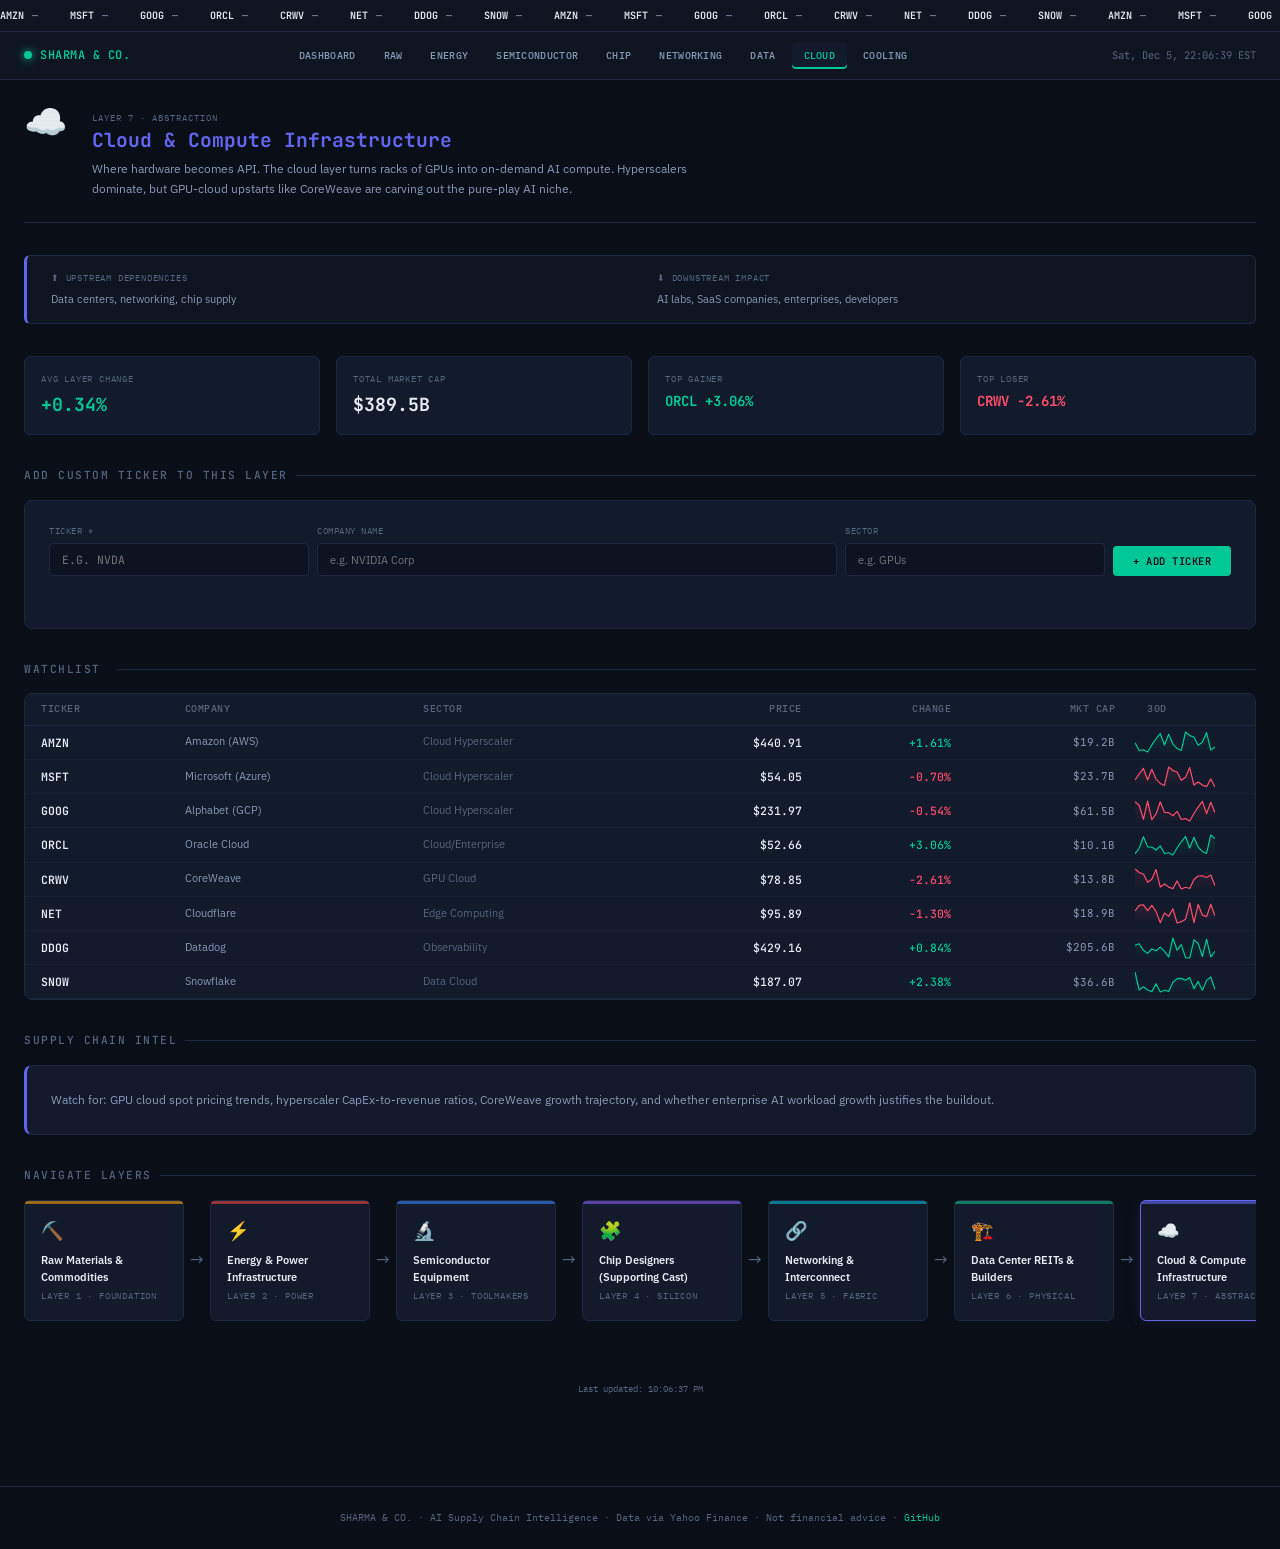
==== pages/cloud.html @ f3e0215b "Add files via upload" ====
<!DOCTYPE html>
<html lang="en">
<head>
  <meta charset="UTF-8">
  <meta name="viewport" content="width=device-width, initial-scale=1.0">
  <title>Cloud & Compute Infrastructure — Sharma & Co.</title>
  <link rel="stylesheet" href="../css/style.css">
</head>
<body>
  <div class="ticker-strip"><div class="ticker-strip-inner" id="ticker-strip"></div></div>

  <nav class="topbar">
    <div class="topbar-brand"><span class="dot"></span><span>SHARMA & CO.</span></div>
    <ul class="topbar-nav">
      <li><a href="../index.html">Dashboard</a></li>
      <li><a href="materials.html">Raw</a></li>
      <li><a href="energy.html">Energy</a></li>
      <li><a href="semicap.html">Semiconductor</a></li>
      <li><a href="chips.html">Chip</a></li>
      <li><a href="network.html">Networking</a></li>
      <li><a href="datacenter.html">Data</a></li>
      <li><a href="cloud.html" class="active">Cloud</a></li>
      <li><a href="cooling.html">Cooling</a></li>
    </ul>
    <div class="topbar-clock" id="topbar-clock"></div>
  </nav>

  <main class="main-content">

    <div class="subpage-header">
      <div class="layer-icon">☁️</div>
      <div>
        <div class="layer-tag">Layer 7 · Abstraction</div>
        <h1 style="color:#6366f1">Cloud & Compute Infrastructure</h1>
        <p class="layer-desc">Where hardware becomes API. The cloud layer turns racks of GPUs into on-demand AI compute. Hyperscalers dominate, but GPU-cloud upstarts like CoreWeave are carving out the pure-play AI niche.</p>
      </div>
    </div>

    <div class="supply-chain-context" style="--node-color:#6366f1">
      <div class="ctx-block">
        <div class="ctx-label">⬆ Upstream Dependencies</div>
        <div class="ctx-value">Data centers, networking, chip supply</div>
      </div>
      <div class="ctx-block">
        <div class="ctx-label">⬇ Downstream Impact</div>
        <div class="ctx-value">AI labs, SaaS companies, enterprises, developers</div>
      </div>
    </div>

    <div class="grid-4 section">
      <div class="stat-box">
        <div class="stat-label">Avg Layer Change</div>
        <div class="stat-value" id="stat-avg-change" style="font-size:1.3rem">—</div>
      </div>
      <div class="stat-box">
        <div class="stat-label">Total Market Cap</div>
        <div class="stat-value" id="stat-total-mcap" style="font-size:1.3rem">—</div>
      </div>
      <div class="stat-box">
        <div class="stat-label">Top Gainer</div>
        <div class="stat-value" id="stat-top-gainer" style="font-size:1rem">—</div>
      </div>
      <div class="stat-box">
        <div class="stat-label">Top Loser</div>
        <div class="stat-value" id="stat-top-loser" style="font-size:1rem">—</div>
      </div>
    </div>

    <!-- ADD CUSTOM TICKER -->
    <div class="section">
      <div class="section-title">Add Custom Ticker to This Layer</div>
      <div class="card" id="add-ticker-container">
        <!-- Rendered by JS -->
      </div>
    </div>

    <!-- WATCHLIST TABLE -->
    <div class="section">
      <div class="section-title">Watchlist <span id="custom-ticker-count" style="color:var(--accent-blue);font-size:0.72rem"></span></div>
      <div class="card" style="padding:0;overflow:hidden">
        <div id="layer-table"><div class="skeleton" style="height:400px;width:100%;border-radius:0"></div></div>
      </div>
    </div>

    <!-- SUPPLY CHAIN INTEL -->
    <div class="section">
      <div class="section-title">Supply Chain Intel</div>
      <div class="card" style="border-left:3px solid #6366f1">
        <div style="font-size:0.84rem;color:var(--text-secondary);line-height:1.7">Watch for: GPU cloud spot pricing trends, hyperscaler CapEx-to-revenue ratios, CoreWeave growth trajectory, and whether enterprise AI workload growth justifies the buildout.</div>
      </div>
    </div>

    <!-- LAYER NAV -->
    <div class="section">
      <div class="section-title">Navigate Layers</div>
      <div class="pipeline-flow" id="pipeline-mini"></div>
    </div>

    <div style="text-align:center;padding:16px 0">
      <span class="refresh-indicator"><span id="last-updated" style="color:var(--text-muted)">Loading data...</span></span>
    </div>
  </main>

  <footer class="site-footer">
    SHARMA & CO. · AI Supply Chain Intelligence · Data via Yahoo Finance · Not financial advice ·
    <a href="https://github.com" target="_blank">GitHub</a>
  </footer>

  <script src="../js/engine.js"></script>
  <script>
    (function() {
      const flow = document.getElementById('pipeline-mini');
      LAYER_ORDER.forEach((k, i) => {
        const l = LAYERS[k];
        const node = document.createElement('a');
        node.href = l.slug + '.html';
        node.className = 'pipeline-node';
        node.style.setProperty('--node-color', l.color);
        if (k === 'cloud') { node.style.borderColor = l.color; node.style.boxShadow = '0 0 15px ' + l.color + '20'; }
        node.innerHTML = '<div class="node-icon">'+l.icon+'</div><div class="node-name">'+l.name+'</div><div class="node-tag">'+l.tag+'</div>';
        flow.appendChild(node);
        if (i < LAYER_ORDER.length - 1) { const a = document.createElement('span'); a.className='pipeline-arrow'; a.textContent='→'; flow.appendChild(a); }
      });

      const strip = document.getElementById('ticker-strip');
      const syms = CustomTickers.getMerged('cloud').map(t => t.symbol);
      [...syms,...syms,...syms].forEach(sym => {
        const item = document.createElement('span');
        item.className = 'ticker-item';
        item.innerHTML = '<span class="t-symbol">'+sym+'</span> <span class="t-price">—</span>';
        strip.appendChild(item);
      });

      startClock();
      loadSubpage('cloud');
      setInterval(() => loadSubpage('cloud'), 5 * 60 * 1000);
    })();
  </script>
</body>
</html>
---- css/style.css ----
/* ============================================
   AI SUPPLY CHAIN DASHBOARD
   Bloomberg Terminal / Dark Mode Aesthetic
   ============================================ */

@import url('https://fonts.googleapis.com/css2?family=JetBrains+Mono:wght@300;400;500;600;700&family=IBM+Plex+Sans:wght@300;400;500;600;700&family=IBM+Plex+Mono:wght@400;500&display=swap');

:root {
  /* Core palette */
  --bg-primary: #0a0e17;
  --bg-secondary: #0f1520;
  --bg-card: #121a2b;
  --bg-card-hover: #162036;
  --bg-input: #0d1321;
  --border-primary: #1c2940;
  --border-accent: #2a3a5c;
  --border-glow: rgba(0, 200, 150, 0.15);

  /* Text */
  --text-primary: #e8edf5;
  --text-secondary: #8899b8;
  --text-muted: #556680;
  --text-label: #667a99;

  /* Accent colors */
  --accent-green: #00c896;
  --accent-green-dim: rgba(0, 200, 150, 0.12);
  --accent-red: #ff4d6a;
  --accent-red-dim: rgba(255, 77, 106, 0.12);
  --accent-blue: #3b82f6;
  --accent-blue-dim: rgba(59, 130, 246, 0.1);
  --accent-amber: #f59e0b;
  --accent-amber-dim: rgba(245, 158, 11, 0.1);
  --accent-cyan: #06b6d4;
  --accent-purple: #a855f7;

  /* Layer-specific colors */
  --layer-materials: #f59e0b;
  --layer-energy: #ef4444;
  --layer-semicap: #3b82f6;
  --layer-chips: #8b5cf6;
  --layer-network: #06b6d4;
  --layer-datacenter: #10b981;
  --layer-cloud: #6366f1;
  --layer-cooling: #0ea5e9;

  /* Spacing */
  --gap-xs: 4px;
  --gap-sm: 8px;
  --gap-md: 16px;
  --gap-lg: 24px;
  --gap-xl: 32px;
  --gap-2xl: 48px;

  /* Radius */
  --radius-sm: 4px;
  --radius-md: 6px;
  --radius-lg: 8px;

  /* Shadows */
  --shadow-card: 0 1px 3px rgba(0,0,0,0.4), 0 0 0 1px var(--border-primary);
  --shadow-glow: 0 0 20px rgba(0, 200, 150, 0.05);

  /* Transitions */
  --transition-fast: 150ms ease;
  --transition-base: 250ms ease;
}

/* ============ RESET & BASE ============ */
*, *::before, *::after {
  box-sizing: border-box;
  margin: 0;
  padding: 0;
}

html {
  font-size: 14px;
  scroll-behavior: smooth;
}

body {
  font-family: 'IBM Plex Sans', -apple-system, sans-serif;
  background: var(--bg-primary);
  color: var(--text-primary);
  line-height: 1.5;
  min-height: 100vh;
  -webkit-font-smoothing: antialiased;
}

a {
  color: var(--accent-green);
  text-decoration: none;
  transition: color var(--transition-fast);
}
a:hover {
  color: #33d4aa;
}

/* ============ SCANLINE OVERLAY ============ */
body::before {
  content: '';
  position: fixed;
  top: 0; left: 0; right: 0; bottom: 0;
  background: repeating-linear-gradient(
    0deg,
    transparent,
    transparent 2px,
    rgba(0, 200, 150, 0.008) 2px,
    rgba(0, 200, 150, 0.008) 4px
  );
  pointer-events: none;
  z-index: 9999;
}

/* ============ TOP BAR ============ */
.topbar {
  position: sticky;
  top: 0;
  z-index: 100;
  display: flex;
  align-items: center;
  justify-content: space-between;
  padding: 0 var(--gap-lg);
  height: 48px;
  background: var(--bg-secondary);
  border-bottom: 1px solid var(--border-primary);
  backdrop-filter: blur(12px);
}

.topbar-brand {
  display: flex;
  align-items: center;
  gap: var(--gap-sm);
  font-family: 'JetBrains Mono', monospace;
  font-weight: 600;
  font-size: 0.85rem;
  letter-spacing: 0.5px;
  color: var(--accent-green);
}

.topbar-brand .dot {
  width: 8px;
  height: 8px;
  background: var(--accent-green);
  border-radius: 50%;
  animation: pulse-dot 2s ease-in-out infinite;
  box-shadow: 0 0 8px var(--accent-green);
}

@keyframes pulse-dot {
  0%, 100% { opacity: 1; }
  50% { opacity: 0.4; }
}

.topbar-nav {
  display: flex;
  align-items: center;
  gap: var(--gap-xs);
  list-style: none;
  overflow-x: auto;
}

.topbar-nav a {
  display: block;
  padding: 6px 12px;
  font-family: 'IBM Plex Mono', monospace;
  font-size: 0.72rem;
  font-weight: 500;
  letter-spacing: 0.3px;
  color: var(--text-secondary);
  border-radius: var(--radius-sm);
  transition: all var(--transition-fast);
  white-space: nowrap;
  text-transform: uppercase;
}

.topbar-nav a:hover,
.topbar-nav a.active {
  color: var(--text-primary);
  background: var(--bg-card);
}

.topbar-nav a.active {
  color: var(--accent-green);
  box-shadow: inset 0 -2px 0 var(--accent-green);
}

.topbar-clock {
  font-family: 'JetBrains Mono', monospace;
  font-size: 0.75rem;
  color: var(--text-muted);
  min-width: 180px;
  text-align: right;
}

/* ============ MAIN LAYOUT ============ */
.main-content {
  max-width: 1600px;
  margin: 0 auto;
  padding: var(--gap-lg);
}

/* ============ HERO / HEADER ============ */
.dashboard-header {
  margin-bottom: var(--gap-xl);
}

.dashboard-header h1 {
  font-family: 'JetBrains Mono', monospace;
  font-size: 1.6rem;
  font-weight: 700;
  color: var(--text-primary);
  margin-bottom: var(--gap-xs);
}

.dashboard-header h1 span {
  color: var(--accent-green);
}

.dashboard-header .subtitle {
  font-size: 0.85rem;
  color: var(--text-secondary);
  max-width: 700px;
}

/* ============ PIPELINE FLOW ============ */
.pipeline-section {
  margin-bottom: var(--gap-xl);
}

.pipeline-section h2 {
  font-family: 'JetBrains Mono', monospace;
  font-size: 0.8rem;
  font-weight: 500;
  color: var(--text-muted);
  text-transform: uppercase;
  letter-spacing: 1.5px;
  margin-bottom: var(--gap-md);
}

.pipeline-flow {
  display: flex;
  align-items: stretch;
  gap: 2px;
  overflow-x: auto;
  padding-bottom: var(--gap-sm);
}

.pipeline-node {
  flex: 1;
  min-width: 160px;
  background: var(--bg-card);
  border: 1px solid var(--border-primary);
  border-radius: var(--radius-md);
  padding: var(--gap-md);
  cursor: pointer;
  transition: all var(--transition-base);
  position: relative;
  text-decoration: none;
  color: inherit;
  display: flex;
  flex-direction: column;
}

.pipeline-node::before {
  content: '';
  position: absolute;
  top: 0;
  left: 0;
  right: 0;
  height: 3px;
  border-radius: var(--radius-md) var(--radius-md) 0 0;
  background: var(--node-color);
  opacity: 0.6;
  transition: opacity var(--transition-base);
}

.pipeline-node:hover {
  border-color: var(--node-color);
  transform: translateY(-2px);
  box-shadow: 0 4px 20px rgba(0,0,0,0.3), 0 0 15px color-mix(in srgb, var(--node-color) 15%, transparent);
}

.pipeline-node:hover::before {
  opacity: 1;
}

.pipeline-node .node-icon {
  font-size: 1.3rem;
  margin-bottom: var(--gap-sm);
}

.pipeline-node .node-name {
  font-family: 'IBM Plex Sans', sans-serif;
  font-size: 0.8rem;
  font-weight: 600;
  color: var(--text-primary);
  margin-bottom: var(--gap-xs);
}

.pipeline-node .node-tag {
  font-family: 'IBM Plex Mono', monospace;
  font-size: 0.65rem;
  color: var(--text-muted);
  text-transform: uppercase;
  letter-spacing: 0.8px;
}

.pipeline-node .node-status {
  margin-top: auto;
  padding-top: var(--gap-sm);
  display: flex;
  align-items: center;
  gap: var(--gap-xs);
}

.pipeline-node .status-dot {
  width: 6px;
  height: 6px;
  border-radius: 50%;
}
.status-dot.green { background: var(--accent-green); box-shadow: 0 0 6px var(--accent-green); }
.status-dot.amber { background: var(--accent-amber); box-shadow: 0 0 6px var(--accent-amber); }
.status-dot.red { background: var(--accent-red); box-shadow: 0 0 6px var(--accent-red); }

.pipeline-node .status-text {
  font-family: 'JetBrains Mono', monospace;
  font-size: 0.65rem;
}
.status-text.up { color: var(--accent-green); }
.status-text.mixed { color: var(--accent-amber); }
.status-text.down { color: var(--accent-red); }

.pipeline-arrow {
  display: flex;
  align-items: center;
  color: var(--text-muted);
  font-size: 1.2rem;
  flex-shrink: 0;
  padding: 0 4px;
}

/* ============ GRID LAYOUTS ============ */
.grid-2 {
  display: grid;
  grid-template-columns: 1fr 1fr;
  gap: var(--gap-md);
}

.grid-3 {
  display: grid;
  grid-template-columns: 1fr 1fr 1fr;
  gap: var(--gap-md);
}

.grid-4 {
  display: grid;
  grid-template-columns: repeat(4, 1fr);
  gap: var(--gap-md);
}

/* ============ CARD COMPONENT ============ */
.card {
  background: var(--bg-card);
  border: 1px solid var(--border-primary);
  border-radius: var(--radius-lg);
  padding: var(--gap-lg);
  transition: border-color var(--transition-base);
}

.card:hover {
  border-color: var(--border-accent);
}

.card-header {
  display: flex;
  align-items: center;
  justify-content: space-between;
  margin-bottom: var(--gap-md);
}

.card-title {
  font-family: 'JetBrains Mono', monospace;
  font-size: 0.72rem;
  font-weight: 500;
  color: var(--text-muted);
  text-transform: uppercase;
  letter-spacing: 1px;
}

.card-badge {
  font-family: 'IBM Plex Mono', monospace;
  font-size: 0.65rem;
  padding: 2px 8px;
  border-radius: 3px;
  font-weight: 500;
}
.card-badge.live {
  background: var(--accent-green-dim);
  color: var(--accent-green);
}

/* ============ DATA TABLE ============ */
.data-table {
  width: 100%;
  border-collapse: collapse;
  font-size: 0.82rem;
}

.data-table thead th {
  font-family: 'IBM Plex Mono', monospace;
  font-size: 0.68rem;
  font-weight: 500;
  color: var(--text-muted);
  text-transform: uppercase;
  letter-spacing: 0.5px;
  padding: var(--gap-sm) var(--gap-md);
  text-align: left;
  border-bottom: 1px solid var(--border-primary);
  position: sticky;
  top: 0;
  background: var(--bg-card);
}

.data-table tbody tr {
  border-bottom: 1px solid rgba(28, 41, 64, 0.5);
  transition: background var(--transition-fast);
}

.data-table tbody tr:hover {
  background: var(--bg-card-hover);
}

.data-table td {
  padding: var(--gap-sm) var(--gap-md);
  font-family: 'IBM Plex Sans', sans-serif;
}

.data-table .ticker {
  font-family: 'JetBrains Mono', monospace;
  font-weight: 600;
  color: var(--text-primary);
}

.data-table .company-name {
  color: var(--text-secondary);
  font-size: 0.75rem;
}

.data-table .price {
  font-family: 'JetBrains Mono', monospace;
  font-weight: 500;
  text-align: right;
}

.data-table .change {
  font-family: 'JetBrains Mono', monospace;
  font-weight: 500;
  text-align: right;
}

.change.up { color: var(--accent-green); }
.change.down { color: var(--accent-red); }

.data-table .mcap {
  font-family: 'JetBrains Mono', monospace;
  color: var(--text-secondary);
  text-align: right;
  font-size: 0.78rem;
}

/* Sparkline cell */
.data-table .sparkline-cell {
  width: 80px;
  padding: var(--gap-xs);
}

.sparkline-cell canvas {
  display: block;
}

/* ============ STAT BOX ============ */
.stat-box {
  background: var(--bg-card);
  border: 1px solid var(--border-primary);
  border-radius: var(--radius-md);
  padding: var(--gap-md);
}

.stat-box .stat-label {
  font-family: 'IBM Plex Mono', monospace;
  font-size: 0.65rem;
  color: var(--text-muted);
  text-transform: uppercase;
  letter-spacing: 0.8px;
  margin-bottom: var(--gap-xs);
}

.stat-box .stat-value {
  font-family: 'JetBrains Mono', monospace;
  font-size: 1.5rem;
  font-weight: 700;
  color: var(--text-primary);
}

.stat-box .stat-change {
  font-family: 'JetBrains Mono', monospace;
  font-size: 0.75rem;
  margin-top: 2px;
}

/* ============ NEWS FEED ============ */
.news-feed {
  list-style: none;
}

.news-feed li {
  padding: var(--gap-sm) 0;
  border-bottom: 1px solid rgba(28, 41, 64, 0.4);
  display: flex;
  gap: var(--gap-md);
  align-items: flex-start;
}

.news-feed .news-time {
  font-family: 'JetBrains Mono', monospace;
  font-size: 0.68rem;
  color: var(--text-muted);
  white-space: nowrap;
  min-width: 50px;
}

.news-feed .news-text {
  font-size: 0.82rem;
  color: var(--text-secondary);
  line-height: 1.4;
}

.news-feed .news-tag {
  font-family: 'IBM Plex Mono', monospace;
  font-size: 0.6rem;
  padding: 1px 6px;
  border-radius: 2px;
  text-transform: uppercase;
  font-weight: 500;
  margin-left: auto;
  white-space: nowrap;
}

/* ============ LAYER HEALTH INDICATORS ============ */
.health-bar {
  display: flex;
  align-items: center;
  gap: var(--gap-sm);
  padding: var(--gap-sm) 0;
}

.health-bar .health-segment {
  flex: 1;
  height: 4px;
  border-radius: 2px;
  background: var(--border-primary);
  position: relative;
  overflow: hidden;
}

.health-bar .health-fill {
  position: absolute;
  top: 0; left: 0; bottom: 0;
  border-radius: 2px;
  transition: width 1s ease;
}

/* ============ SUBPAGE LAYOUT ============ */
.subpage-header {
  display: flex;
  align-items: flex-start;
  gap: var(--gap-lg);
  margin-bottom: var(--gap-xl);
  padding-bottom: var(--gap-lg);
  border-bottom: 1px solid var(--border-primary);
}

.subpage-header .layer-icon {
  font-size: 2.5rem;
  line-height: 1;
}

.subpage-header h1 {
  font-family: 'JetBrains Mono', monospace;
  font-size: 1.4rem;
  font-weight: 700;
  color: var(--text-primary);
  margin-bottom: var(--gap-xs);
}

.subpage-header .layer-desc {
  font-size: 0.88rem;
  color: var(--text-secondary);
  max-width: 600px;
  line-height: 1.6;
}

.subpage-header .layer-tag {
  font-family: 'IBM Plex Mono', monospace;
  font-size: 0.65rem;
  color: var(--text-muted);
  text-transform: uppercase;
  letter-spacing: 1px;
  margin-top: var(--gap-sm);
}

.supply-chain-context {
  background: var(--bg-secondary);
  border: 1px solid var(--border-primary);
  border-left: 3px solid var(--node-color, var(--accent-green));
  border-radius: var(--radius-md);
  padding: var(--gap-md) var(--gap-lg);
  margin-bottom: var(--gap-xl);
  display: flex;
  gap: var(--gap-xl);
}

.supply-chain-context .ctx-block {
  flex: 1;
}

.supply-chain-context .ctx-label {
  font-family: 'IBM Plex Mono', monospace;
  font-size: 0.65rem;
  color: var(--text-muted);
  text-transform: uppercase;
  letter-spacing: 0.8px;
  margin-bottom: var(--gap-xs);
}

.supply-chain-context .ctx-value {
  font-size: 0.82rem;
  color: var(--text-secondary);
}

/* ============ TICKER STRIP ============ */
.ticker-strip {
  background: var(--bg-secondary);
  border-bottom: 1px solid var(--border-primary);
  overflow: hidden;
  height: 32px;
  display: flex;
  align-items: center;
}

.ticker-strip-inner {
  display: flex;
  gap: var(--gap-xl);
  animation: ticker-scroll 60s linear infinite;
  white-space: nowrap;
}

.ticker-item {
  display: flex;
  align-items: center;
  gap: var(--gap-sm);
  font-family: 'JetBrains Mono', monospace;
  font-size: 0.72rem;
}

.ticker-item .t-symbol {
  color: var(--text-primary);
  font-weight: 600;
}

.ticker-item .t-price {
  color: var(--text-secondary);
}

@keyframes ticker-scroll {
  0% { transform: translateX(0); }
  100% { transform: translateX(-50%); }
}

/* ============ TRADINGVIEW WIDGET WRAPPER ============ */
.tv-widget-wrapper {
  background: var(--bg-card);
  border: 1px solid var(--border-primary);
  border-radius: var(--radius-lg);
  overflow: hidden;
  height: 400px;
}

/* ============ LOADING STATES ============ */
.skeleton {
  background: linear-gradient(90deg, var(--bg-card) 25%, var(--bg-card-hover) 50%, var(--bg-card) 75%);
  background-size: 200% 100%;
  animation: skeleton-pulse 1.5s ease infinite;
  border-radius: var(--radius-sm);
}

@keyframes skeleton-pulse {
  0% { background-position: 200% 0; }
  100% { background-position: -200% 0; }
}

/* ============ RESPONSIVE ============ */
@media (max-width: 1200px) {
  .grid-4 { grid-template-columns: repeat(2, 1fr); }
  .pipeline-flow { flex-wrap: wrap; }
  .pipeline-arrow { display: none; }
  .pipeline-node { min-width: calc(50% - 10px); }
}

@media (max-width: 768px) {
  .topbar { padding: 0 var(--gap-md); }
  .topbar-nav { display: none; }
  .topbar-clock { display: none; }
  .main-content { padding: var(--gap-md); }
  .grid-2, .grid-3, .grid-4 { grid-template-columns: 1fr; }
  .pipeline-node { min-width: 100%; }
  .supply-chain-context { flex-direction: column; gap: var(--gap-md); }
  .dashboard-header h1 { font-size: 1.2rem; }
}

/* ============ FOOTER ============ */
.site-footer {
  margin-top: var(--gap-2xl);
  padding: var(--gap-lg);
  border-top: 1px solid var(--border-primary);
  text-align: center;
  font-family: 'IBM Plex Mono', monospace;
  font-size: 0.68rem;
  color: var(--text-muted);
}

/* ============ SECTION SPACING ============ */
.section {
  margin-bottom: var(--gap-xl);
}

.section-title {
  font-family: 'JetBrains Mono', monospace;
  font-size: 0.8rem;
  font-weight: 500;
  color: var(--text-muted);
  text-transform: uppercase;
  letter-spacing: 1.5px;
  margin-bottom: var(--gap-md);
  display: flex;
  align-items: center;
  gap: var(--gap-sm);
}

.section-title::after {
  content: '';
  flex: 1;
  height: 1px;
  background: var(--border-primary);
}

/* ============ MOBILE NAV HAMBURGER ============ */
.mobile-nav-toggle {
  display: none;
  background: none;
  border: none;
  color: var(--text-secondary);
  font-size: 1.4rem;
  cursor: pointer;
  padding: var(--gap-xs);
}

@media (max-width: 768px) {
  .mobile-nav-toggle { display: block; }
}

/* ============ REFRESH INDICATOR ============ */
.refresh-indicator {
  display: inline-flex;
  align-items: center;
  gap: var(--gap-xs);
  font-family: 'IBM Plex Mono', monospace;
  font-size: 0.65rem;
  color: var(--text-muted);
}

.refresh-indicator .spin {
  animation: spin 1s linear infinite;
}

@keyframes spin {
  100% { transform: rotate(360deg); }
}
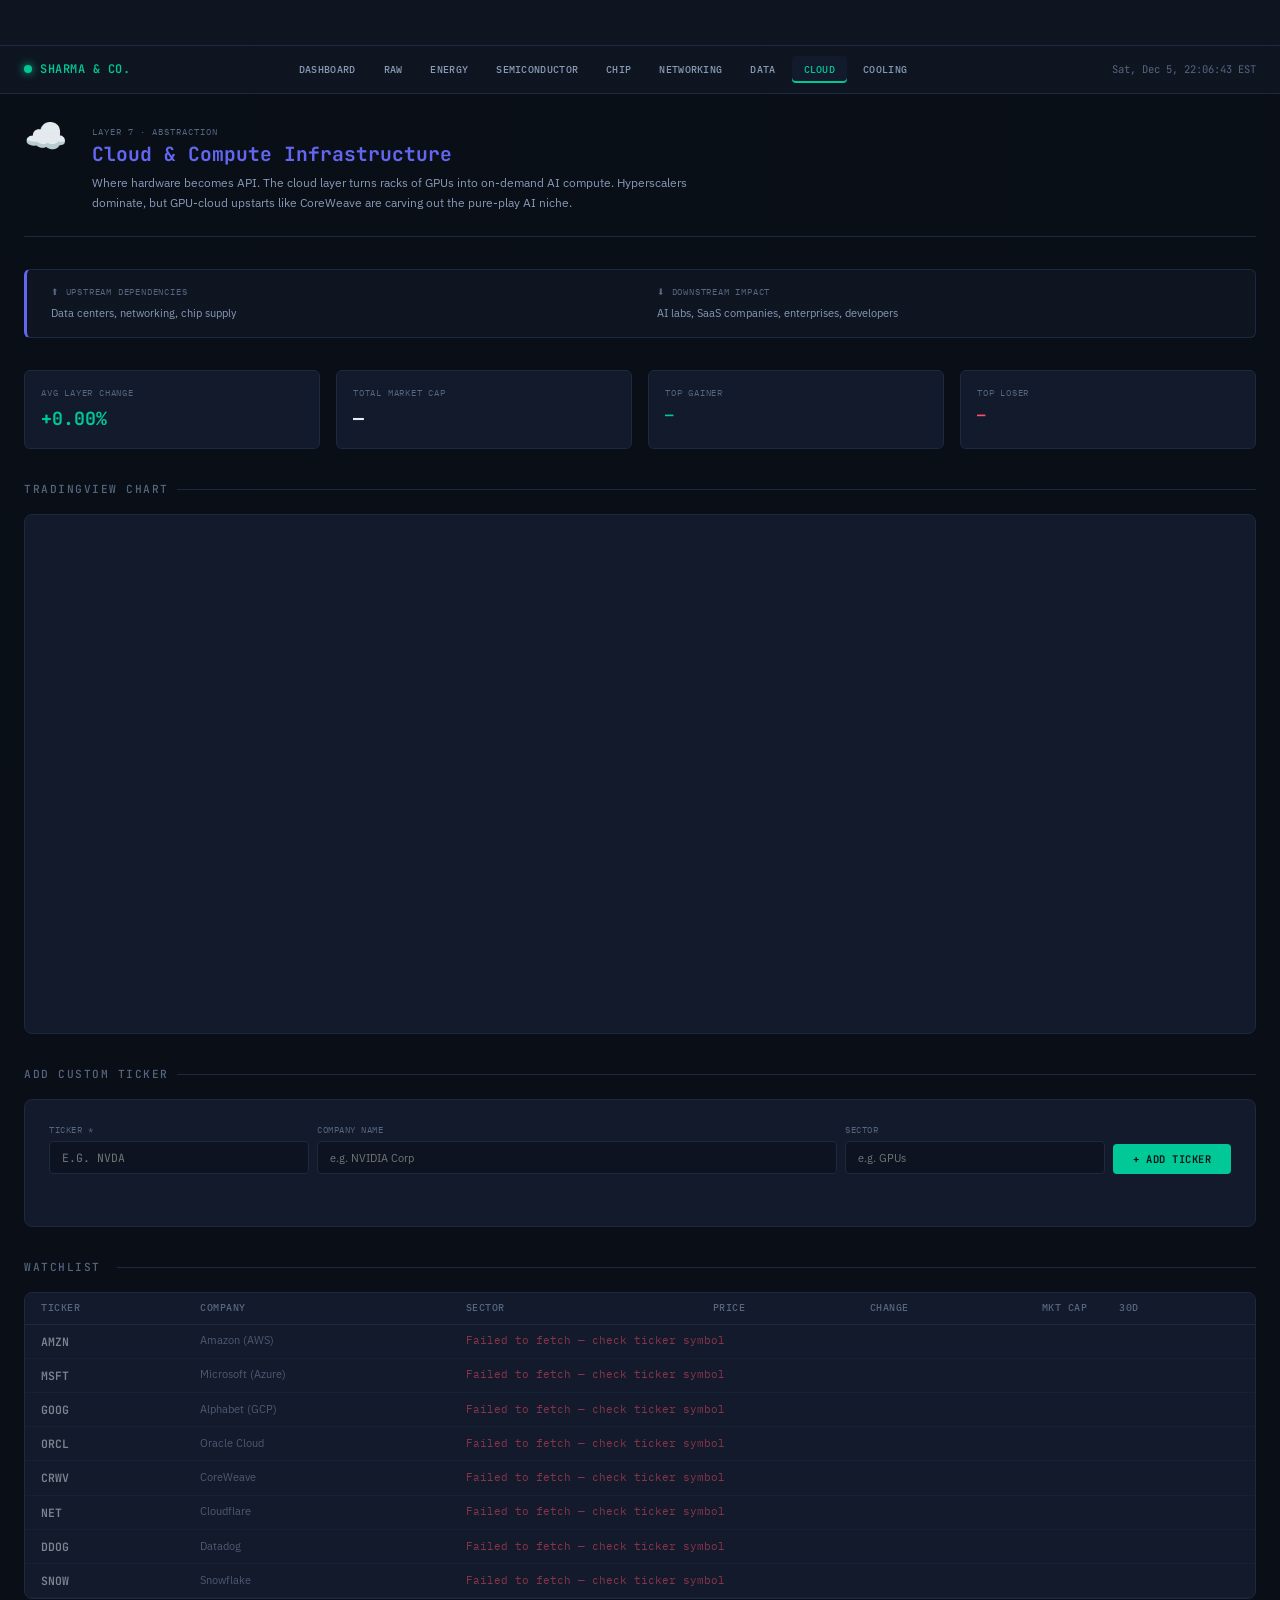
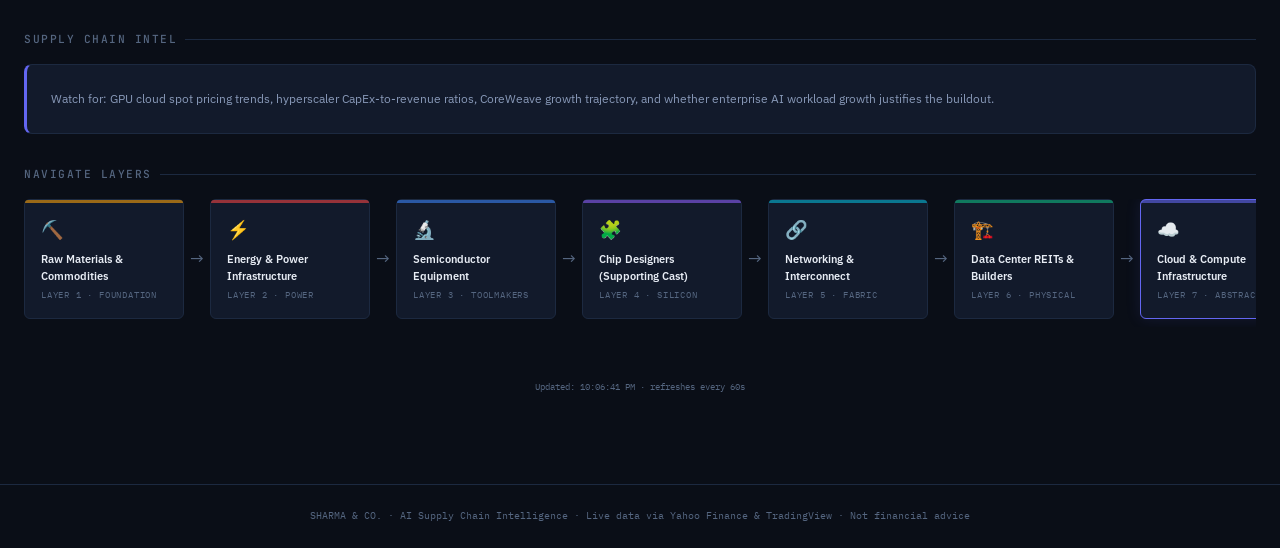
==== commit 5428fc2a: "Add files via upload" ====
--- a/pages/cloud.html
+++ b/pages/cloud.html
@@ -5,9 +5,11 @@
   <meta name="viewport" content="width=device-width, initial-scale=1.0">
   <title>Cloud & Compute Infrastructure — Sharma & Co.</title>
   <link rel="stylesheet" href="../css/style.css">
+  <style>.tv-tape-wrapper{height:46px;overflow:hidden;border-bottom:1px solid var(--border-primary);background:var(--bg-secondary)}</style>
 </head>
 <body>
-  <div class="ticker-strip"><div class="ticker-strip-inner" id="ticker-strip"></div></div>
+  <!-- TRADINGVIEW TICKER TAPE -->
+  <div class="tv-tape-wrapper" id="tv-ticker-tape"></div>
 
   <nav class="topbar">
     <div class="topbar-brand"><span class="dot"></span><span>SHARMA & CO.</span></div>
@@ -26,7 +28,6 @@
   </nav>
 
   <main class="main-content">
-
     <div class="subpage-header">
       <div class="layer-icon">☁️</div>
       <div>
@@ -37,44 +38,30 @@
     </div>
 
     <div class="supply-chain-context" style="--node-color:#6366f1">
-      <div class="ctx-block">
-        <div class="ctx-label">⬆ Upstream Dependencies</div>
-        <div class="ctx-value">Data centers, networking, chip supply</div>
-      </div>
-      <div class="ctx-block">
-        <div class="ctx-label">⬇ Downstream Impact</div>
-        <div class="ctx-value">AI labs, SaaS companies, enterprises, developers</div>
-      </div>
+      <div class="ctx-block"><div class="ctx-label">⬆ Upstream Dependencies</div><div class="ctx-value">Data centers, networking, chip supply</div></div>
+      <div class="ctx-block"><div class="ctx-label">⬇ Downstream Impact</div><div class="ctx-value">AI labs, SaaS companies, enterprises, developers</div></div>
     </div>
 
     <div class="grid-4 section">
-      <div class="stat-box">
-        <div class="stat-label">Avg Layer Change</div>
-        <div class="stat-value" id="stat-avg-change" style="font-size:1.3rem">—</div>
-      </div>
-      <div class="stat-box">
-        <div class="stat-label">Total Market Cap</div>
-        <div class="stat-value" id="stat-total-mcap" style="font-size:1.3rem">—</div>
-      </div>
-      <div class="stat-box">
-        <div class="stat-label">Top Gainer</div>
-        <div class="stat-value" id="stat-top-gainer" style="font-size:1rem">—</div>
-      </div>
-      <div class="stat-box">
-        <div class="stat-label">Top Loser</div>
-        <div class="stat-value" id="stat-top-loser" style="font-size:1rem">—</div>
-      </div>
+      <div class="stat-box"><div class="stat-label">Avg Layer Change</div><div class="stat-value" id="stat-avg-change" style="font-size:1.3rem">…</div></div>
+      <div class="stat-box"><div class="stat-label">Total Market Cap</div><div class="stat-value" id="stat-total-mcap" style="font-size:1.3rem">…</div></div>
+      <div class="stat-box"><div class="stat-label">Top Gainer</div><div class="stat-value" id="stat-top-gainer" style="font-size:1rem">…</div></div>
+      <div class="stat-box"><div class="stat-label">Top Loser</div><div class="stat-value" id="stat-top-loser" style="font-size:1rem">…</div></div>
+    </div>
+
+    <!-- TRADINGVIEW CHART -->
+    <div class="section">
+      <div class="section-title">TradingView Chart</div>
+      <div class="card" style="padding:0;overflow:hidden;min-height:520px" id="tv-chart-container"></div>
     </div>
 
     <!-- ADD CUSTOM TICKER -->
     <div class="section">
-      <div class="section-title">Add Custom Ticker to This Layer</div>
-      <div class="card" id="add-ticker-container">
-        <!-- Rendered by JS -->
-      </div>
+      <div class="section-title">Add Custom Ticker</div>
+      <div class="card" id="add-ticker-container"></div>
     </div>
 
-    <!-- WATCHLIST TABLE -->
+    <!-- WATCHLIST -->
     <div class="section">
       <div class="section-title">Watchlist <span id="custom-ticker-count" style="color:var(--accent-blue);font-size:0.72rem"></span></div>
       <div class="card" style="padding:0;overflow:hidden">
@@ -97,43 +84,33 @@
     </div>
 
     <div style="text-align:center;padding:16px 0">
-      <span class="refresh-indicator"><span id="last-updated" style="color:var(--text-muted)">Loading data...</span></span>
+      <span class="refresh-indicator"><span id="last-updated" style="color:var(--text-muted)">Connecting to live data...</span></span>
     </div>
   </main>
 
-  <footer class="site-footer">
-    SHARMA & CO. · AI Supply Chain Intelligence · Data via Yahoo Finance · Not financial advice ·
-    <a href="https://github.com" target="_blank">GitHub</a>
-  </footer>
+  <footer class="site-footer">SHARMA & CO. · AI Supply Chain Intelligence · Live data via Yahoo Finance & TradingView · Not financial advice</footer>
 
   <script src="../js/engine.js"></script>
   <script>
-    (function() {
-      const flow = document.getElementById('pipeline-mini');
-      LAYER_ORDER.forEach((k, i) => {
-        const l = LAYERS[k];
-        const node = document.createElement('a');
-        node.href = l.slug + '.html';
-        node.className = 'pipeline-node';
-        node.style.setProperty('--node-color', l.color);
-        if (k === 'cloud') { node.style.borderColor = l.color; node.style.boxShadow = '0 0 15px ' + l.color + '20'; }
-        node.innerHTML = '<div class="node-icon">'+l.icon+'</div><div class="node-name">'+l.name+'</div><div class="node-tag">'+l.tag+'</div>';
+    (function(){
+      // TradingView ticker tape for this layer
+      renderTradingViewTicker('tv-ticker-tape');
+
+      // Mini pipeline nav
+      var flow=document.getElementById('pipeline-mini');
+      LAYER_ORDER.forEach(function(k,i){
+        var l=LAYERS[k],node=document.createElement('a');
+        node.href=l.slug+'.html';node.className='pipeline-node';
+        node.style.setProperty('--node-color',l.color);
+        if(k==='cloud'){node.style.borderColor=l.color;node.style.boxShadow='0 0 15px '+l.color+'20';}
+        node.innerHTML='<div class="node-icon">'+l.icon+'</div><div class="node-name">'+l.name+'</div><div class="node-tag">'+l.tag+'</div>';
         flow.appendChild(node);
-        if (i < LAYER_ORDER.length - 1) { const a = document.createElement('span'); a.className='pipeline-arrow'; a.textContent='→'; flow.appendChild(a); }
-      });
-
-      const strip = document.getElementById('ticker-strip');
-      const syms = CustomTickers.getMerged('cloud').map(t => t.symbol);
-      [...syms,...syms,...syms].forEach(sym => {
-        const item = document.createElement('span');
-        item.className = 'ticker-item';
-        item.innerHTML = '<span class="t-symbol">'+sym+'</span> <span class="t-price">—</span>';
-        strip.appendChild(item);
+        if(i<LAYER_ORDER.length-1){var a=document.createElement('span');a.className='pipeline-arrow';a.textContent='→';flow.appendChild(a);}
       });
 
       startClock();
       loadSubpage('cloud');
-      setInterval(() => loadSubpage('cloud'), 5 * 60 * 1000);
+      setInterval(function(){loadSubpage('cloud');}, CONFIG.REFRESH_INTERVAL);
     })();
   </script>
 </body>
